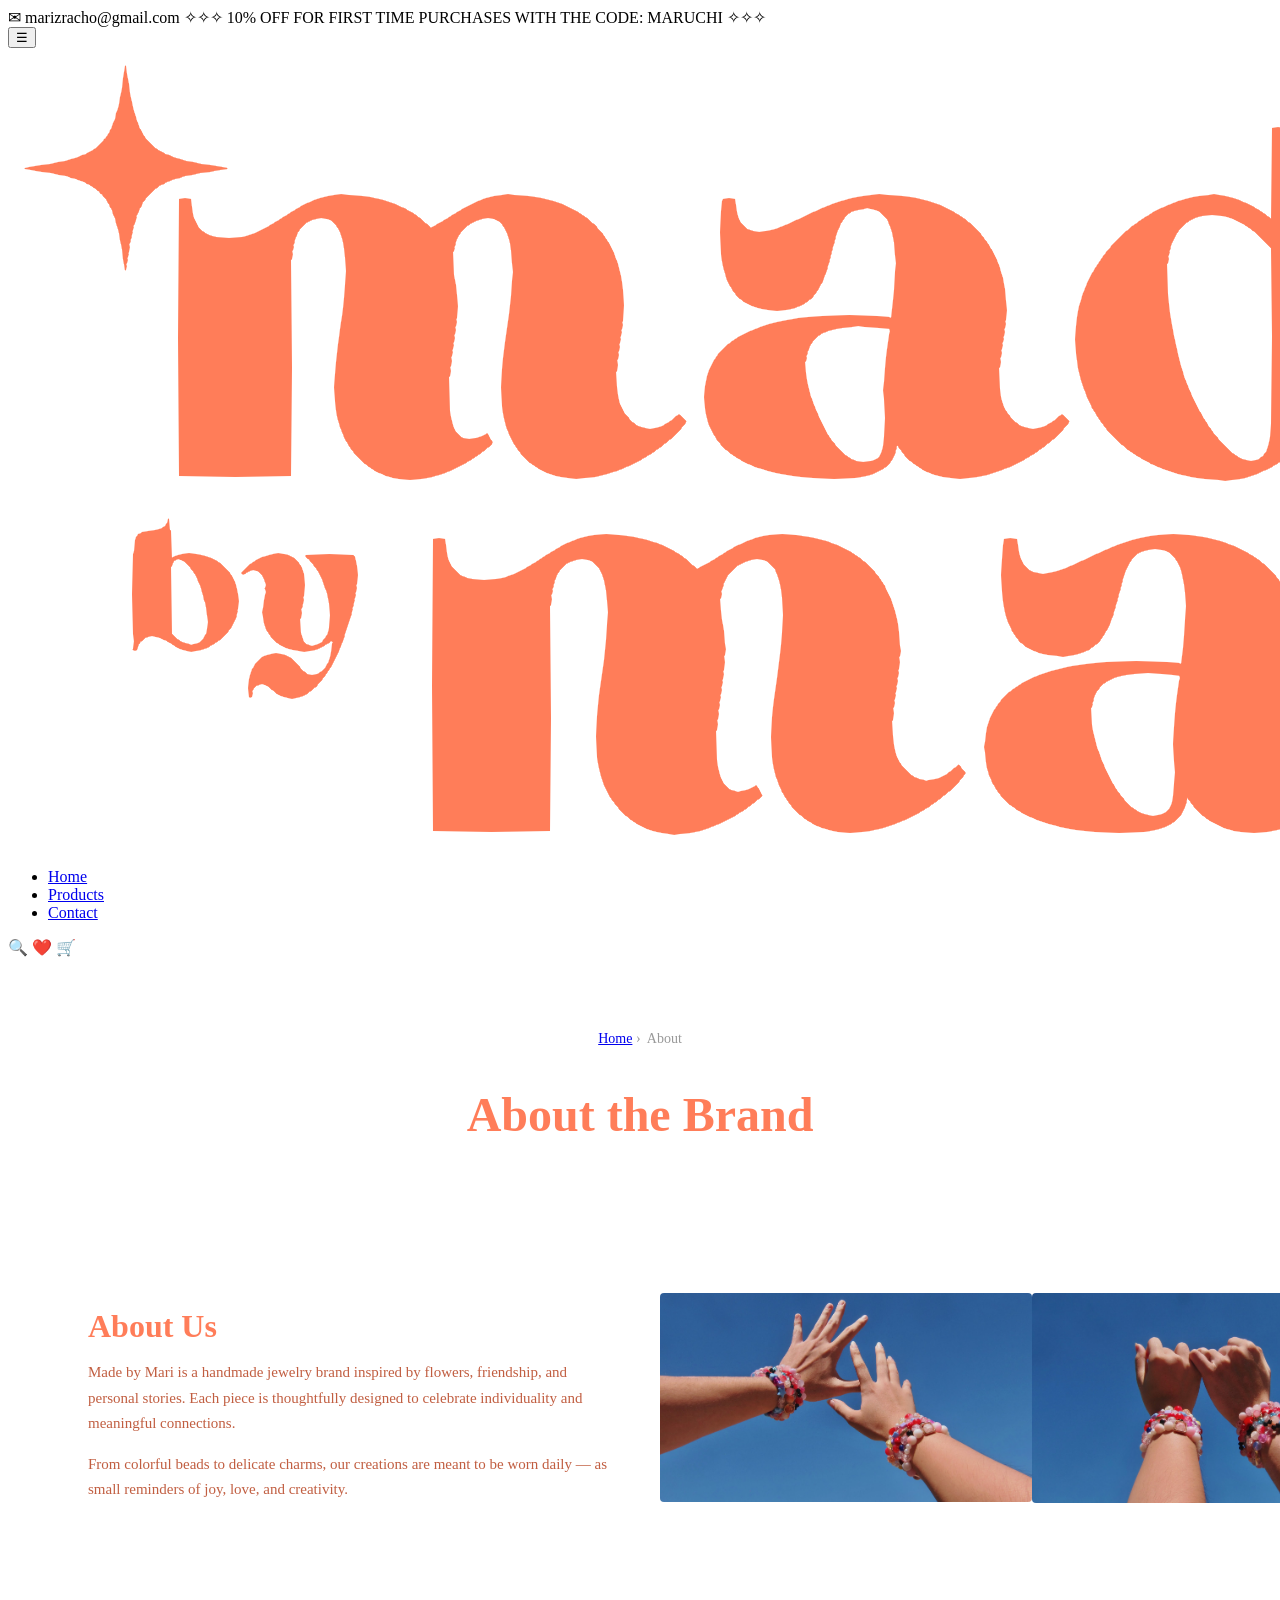
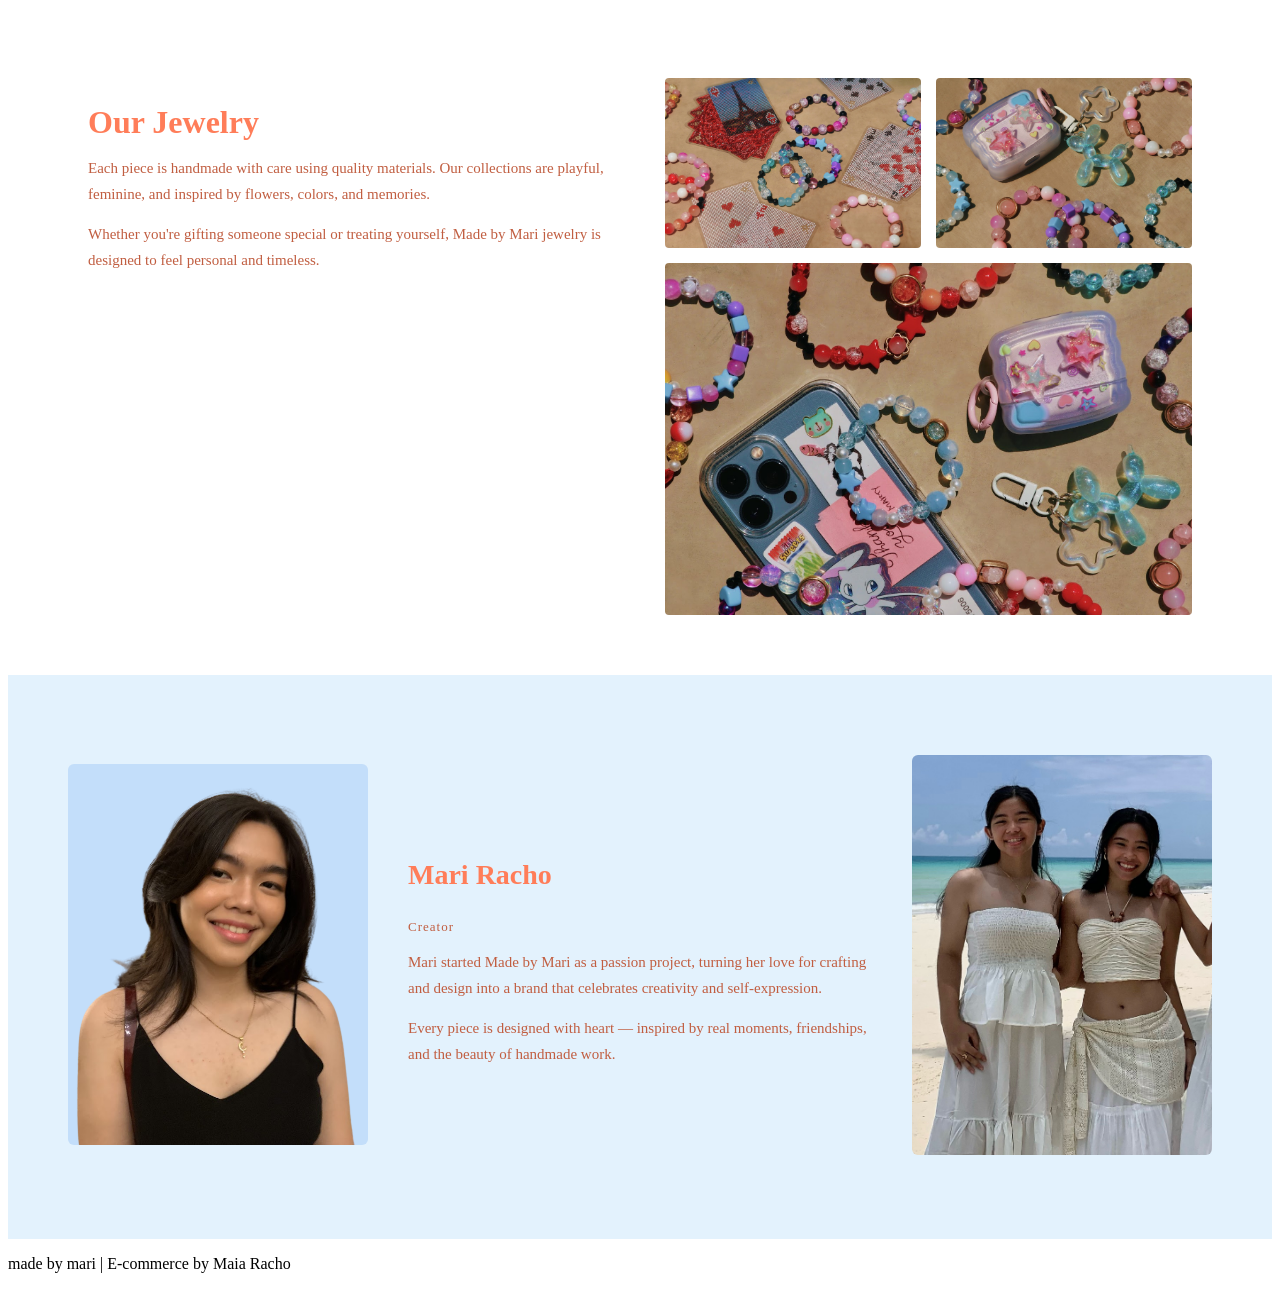
==== about/about.html @ dd77553c "Add files via upload" ====
<!DOCTYPE html>
<html lang="en">
<head>
    <meta charset="UTF-8">
    <meta name="viewport" content="width=device-width, initial-scale=1.0">
    <title>About — Made by Mari</title>

    <!-- FONTS -->
    <link href="https://fonts.googleapis.com/css2?family=Crimson+Pro:wght@300;400;700&family=Quicksand:wght@300;400;600&family=Source+Serif+4:opsz,wght@6..72,800&display=swap" rel="stylesheet">

    <link rel="stylesheet" href="../style.css">
    <link rel="stylesheet" href="about.css">
    <script src="../products/cart.js"></script>
</head>
<body>

<!-- TOP BAR -->
<div class="top-bar">
    <span class="top-bar-email">✉ marizracho@gmail.com</span>
    <span class="top-bar-promo">✧✧✧ 10% OFF FOR FIRST TIME PURCHASES WITH THE CODE: MARUCHI ✧✧✧</span>
</div>

<!-- NAVIGATION (same as home) -->
<nav>
    <div class="nav-left">
        <button id="hamburgerBtn" class="hamburger">☰</button>
    </div>

    <div class="logo">
        <a href="/index.html">
            <img src="../Assets/logo_orange.png" alt="Made by Mari">
        </a>
    </div>

    <ul class="nav-links">
        <li><a href="/index.html">Home</a></li>
        <li><a href="/products/products.html">Products</a></li>
        <li><a href="/contact/contact.html">Contact</a></li>
    </ul>

    <div class="nav-icons">
        <span>🔍</span>
        <span>❤️</span>
        <span class="cart">🛒</span>
    </div>
</nav>

<!-- PAGE HEADER -->
<section class="about-header">
    <p class="breadcrumb"><a href="/index.html">Home</a>&nbsp;›&nbsp; About</p>
    <h1 class="serif">About the Brand</h1>
</section>

<!-- ABOUT INTRO -->
<section class="about-intro">
    <div class="about-text">
        <h2 class="serif">About Us</h2>
        <p>
            Made by Mari is a handmade jewelry brand inspired by flowers,
            friendship, and personal stories. Each piece is thoughtfully
            designed to celebrate individuality and meaningful connections.
        </p>
        <p>
            From colorful beads to delicate charms, our creations are meant
            to be worn daily — as small reminders of joy, love, and creativity.
        </p>
    </div>

    <div class="about-images">
        <img src="../Assets/gallery4.jpeg" alt="Hands wearing bracelets">
        <img src="../Assets/gallery5.jpeg" alt="Bracelets close up">
    </div>
</section>

<!-- OUR JEWELRY -->
<section class="about-jewelry">
    <div class="jewelry-text">
        <h2 class="serif">Our Jewelry</h2>
        <p>
            Each piece is handmade with care using quality materials.
            Our collections are playful, feminine, and inspired by
            flowers, colors, and memories.
        </p>
        <p>
            Whether you're gifting someone special or treating yourself,
            Made by Mari jewelry is designed to feel personal and timeless.
        </p>
    </div>

    <div class="jewelry-gallery">
        <img src="../Assets/gallery1.jpeg">
        <img src="../Assets/gallery2.jpeg">
        <img src="../Assets/gallery3.jpeg">
    </div>
</section>

<!-- CREATOR SECTION -->
<section class="creator-section">
    <div class="creator-photo">
        <img src="../Assets/mari.png" alt="Mari Racho">
    </div>

    <div class="creator-text">
        <h3 class="serif">Mari Racho</h3>
        <span class="creator-role">Creator</span>
        <p>
            Mari started Made by Mari as a passion project, turning her
            love for crafting and design into a brand that celebrates
            creativity and self-expression.
        </p>
        <p>
            Every piece is designed with heart — inspired by real moments,
            friendships, and the beauty of handmade work.
        </p>
    </div>

    <div class="creator-friends">
        <img src="../Assets/mariandmaia.png" alt="Mari and friends">
    </div>
</section>

<!-- FOOTER -->
<footer class="footer">
    <p class="credit">made by mari | E-commerce by Maia Racho</p>
</footer>

<script>
const hamburger = document.getElementById("hamburgerBtn");
const sideMenu = document.getElementById("sideMenu");
const overlay = document.getElementById("overlay");

if (hamburger) {
  hamburger.addEventListener("click", () => {
      sideMenu.classList.toggle("open");
      overlay.classList.toggle("show");
  });
}
</script>
</body>
</html>
---- about/about.css ----
/* ================= ABOUT PAGE ================= */

/* PAGE HEADER */
.about-header {
    background: #ffffff;
    text-align: center;
    padding: 60px 20px 40px;
}

.about-header .breadcrumb {
    font-size: 14px;
    color: #999;
    margin-bottom: 10px;
}

.about-header h1 {
    font-size: 48px;
    color: #FF7D59;
}

/* ABOUT INTRO */
.about-intro {
    display: grid;
    grid-template-columns: 1fr 1fr;
    gap: 40px;
    padding: 60px 80px;
    align-items: center;
}

.about-text h2 {
    font-size: 32px;
    color: #FF7D59;
    margin-bottom: 15px;
}

.about-text p {
    font-size: 15px;
    line-height: 1.7;
    color: #C15E41;
    margin-bottom: 15px;
}

.about-images {
    position: relative;
}

.about-images img {
    width: 70%;
    border-radius: 4px;
}

.about-images img:last-child {
    position: absolute;
    z-index:0;
}

/* OUR JEWELRY */
.about-jewelry {
    background: #ffffff;
    padding: 100px 80px 60px;
    display: grid;
    grid-template-columns: 1fr 1fr;
    gap: 50px;
}

.jewelry-text h2 {
    font-size: 32px;
    color: #FF7D59;
    margin-bottom: 15px;
}

.jewelry-text p {
    font-size: 15px;
    line-height: 1.7;
    color: #C15E41;
    margin-bottom: 15px;
}

.jewelry-gallery {
    display: grid;
    grid-template-columns: repeat(2, 1fr);
    gap: 15px;
}

.jewelry-gallery img {
    width: 100%;
    border-radius: 4px;
}

.jewelry-gallery img:last-child {
    grid-column: span 2;
}

/* CREATOR SECTION */
.creator-section {
    background: #E3F2FD;
    padding: 80px 60px;
    display: grid;
    grid-template-columns: 300px 1fr 300px;
    gap: 40px;
    align-items: center;
}

.creator-photo img,
.creator-friends img {
    width: 100%;
    border-radius: 6px;
}

.creator-text h3 {
    font-size: 28px;
    color: #FF7D59;
}

.creator-role {
    display: block;
    font-size: 13px;
    letter-spacing: 1px;
    color: #C15E41;
    margin-bottom: 15px;
}

.creator-text p {
    font-size: 15px;
    line-height: 1.7;
    color: #C15E41;
    margin-bottom: 15px;
}
.cart {
    position: relative;
    cursor: pointer;
}

.cart-count {
    position: absolute;
    top: -8px;
    right: -10px;
    background: #ff5c3b;
    color: white;
    font-size: 12px;
    padding: 2px 6px;
    border-radius: 50%;
}

/* ================= RESPONSIVE ================= */
@media (max-width: 900px) {
    .about-intro,
    .about-jewelry {
        grid-template-columns: 1fr;
        padding: 50px 30px;
    }

    .about-images img {
        width: 100%;
        position: static;
    }

    .creator-section {
        grid-template-columns: 1fr;
        text-align: center;
        padding: 60px 30px;
    }

    .creator-photo,
    .creator-friends {
        max-width: 280px;
        margin: 0 auto;
    }
}

@media (max-width: 600px) {
    .about-header h1 {
        font-size: 32px;
    }

    .about-text h2,
    .jewelry-text h2 {
        font-size: 26px;
    }
}
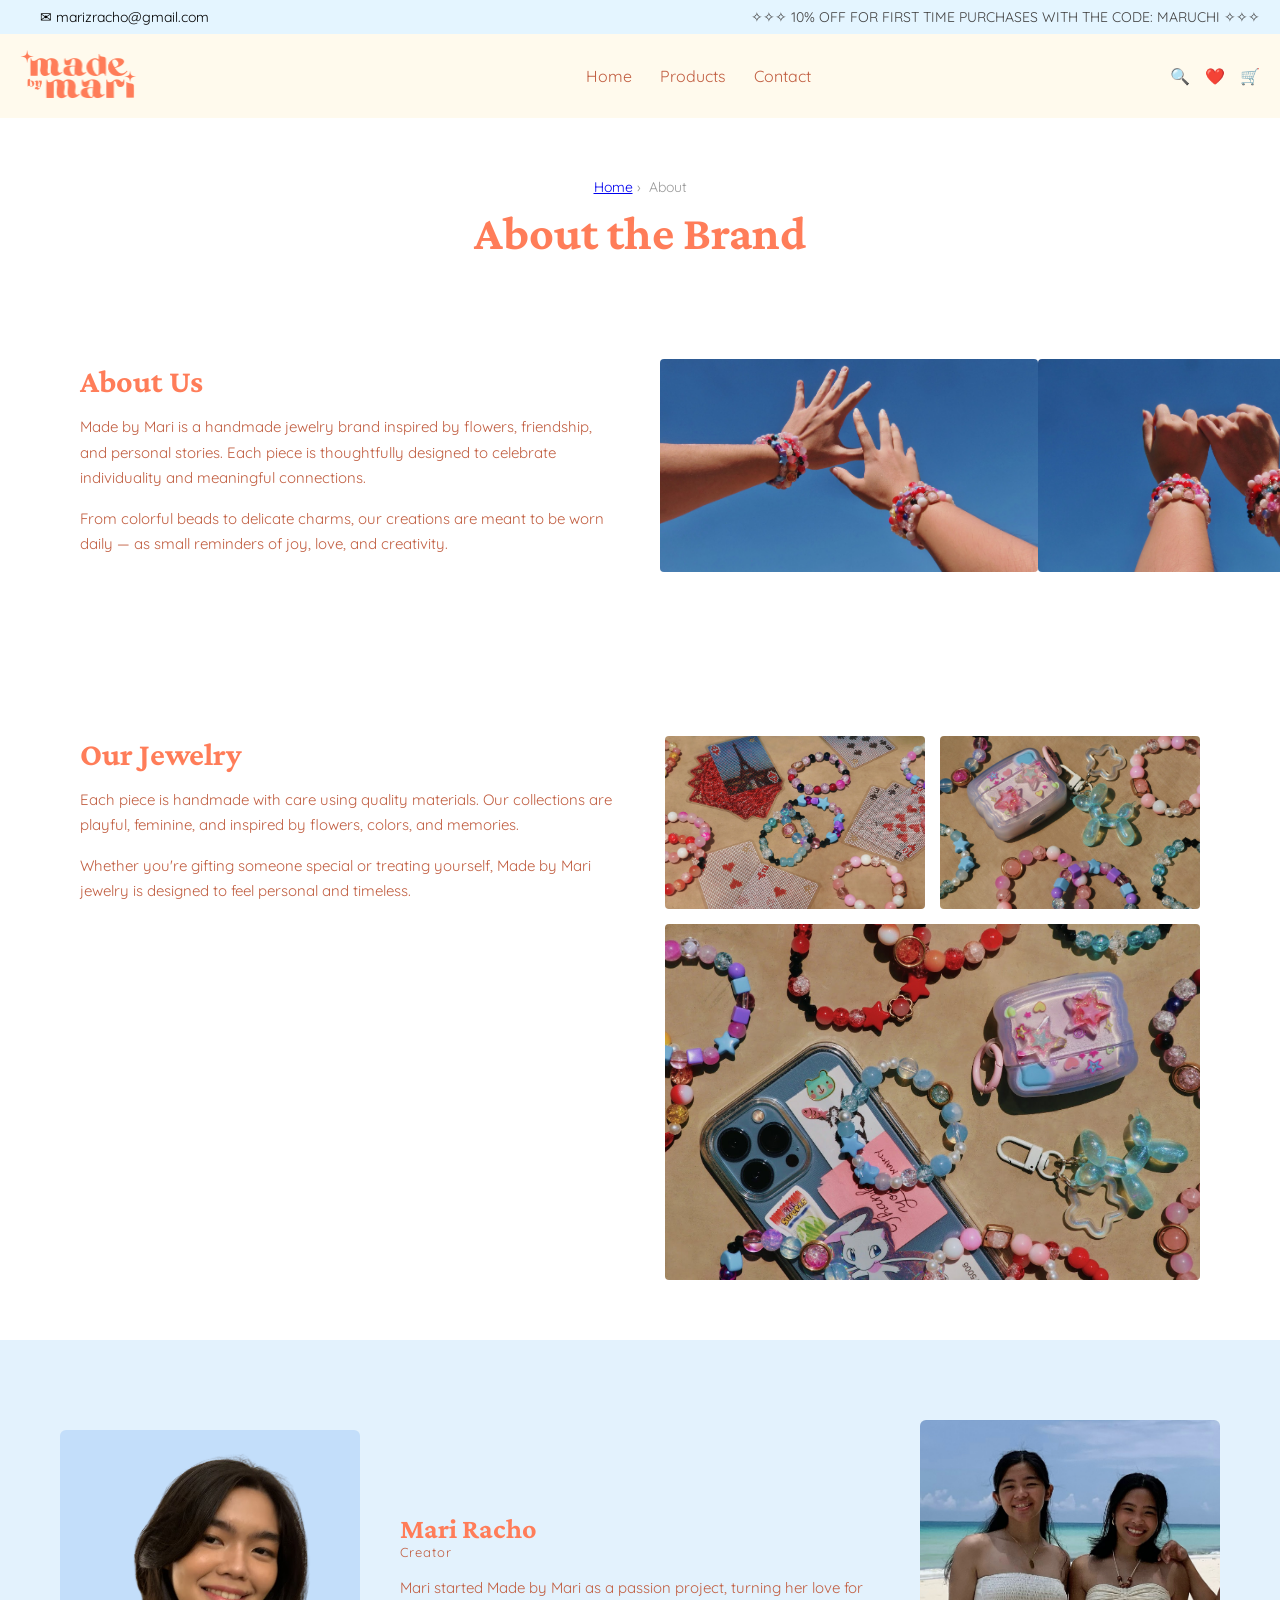
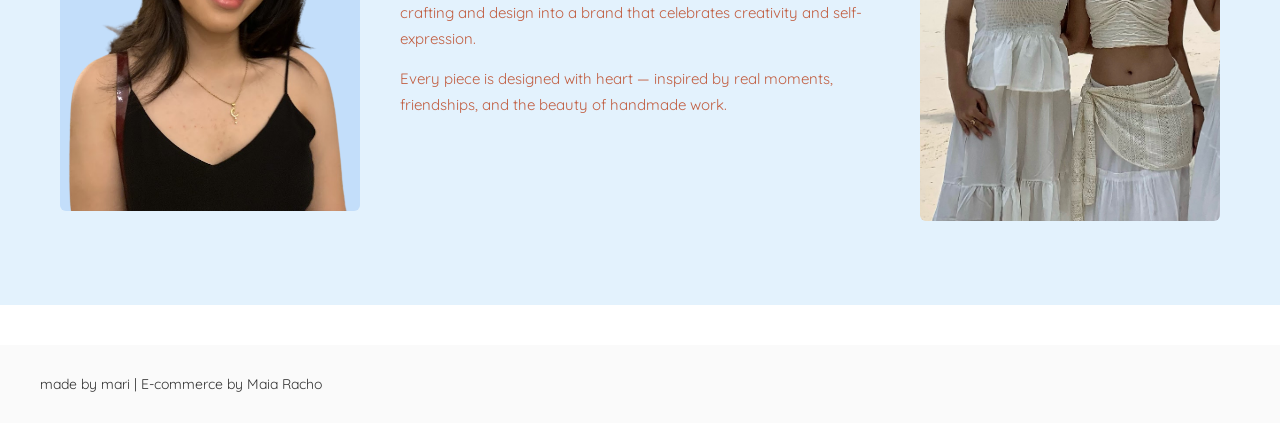
==== commit 7f98b252: "Fix HTML encoding issues in about.html" ====
--- a/about/about.html
+++ b/about/about.html
@@ -27,15 +27,15 @@
     </div>
 
     <div class="logo">
-        <a href="/index.html">
+        <a href="../index.html">
             <img src="../Assets/logo_orange.png" alt="Made by Mari">
         </a>
     </div>
 
     <ul class="nav-links">
-        <li><a href="/index.html">Home</a></li>
-        <li><a href="/products/products.html">Products</a></li>
-        <li><a href="/contact/contact.html">Contact</a></li>
+        <li><a href="./index.html">Home</a></li>
+        <li><a href="../products/products.html">Products</a></li>
+        <li><a href="../contact/contact.html">Contact</a></li>
     </ul>
 
     <div class="nav-icons">
@@ -137,4 +137,5 @@
 }
 </script>
 </body>
-</html>+
+</html>
--- a/style.css
+++ b/style.css
@@ -0,0 +1,327 @@
+/* RESET */
+* {
+    margin: 0;
+    padding: 0;
+    box-sizing: border-box;
+}
+
+html, body {
+    max-width: 100%;
+    overflow-x: hidden;
+}
+
+/* Default Font */
+body {
+    font-family: 'Quicksand', sans-serif;
+    background: #ffffff;
+    color: #333;
+}
+
+/* Serif Utility */
+.serif, h2, h3, h4, h5, h6 {
+    font-family: 'Crimson Pro', serif;
+}
+
+/* -------------------- TOP BAR -------------------- */
+.top-bar {
+    background: #E4F5FF;
+    display: flex;
+    align-items: center;
+    padding: 8px 20px;
+    font-size: 14px;
+}
+
+.top-bar-email {
+    margin-right: auto;
+    margin-left: 20px;
+    color: #000;
+}
+
+.top-bar-email i {
+    margin-right: 6px;
+    color: #C15E41;
+}
+
+.top-bar-promo {
+    color: #444;
+}
+
+/*--------------- NAVIGATION ----------------*/
+nav {
+    display: flex;
+    justify-content: space-between;
+    align-items: center;
+    padding: 15px 20px;
+    background: #FFFAED;
+}
+
+.nav-left {
+    display: none;
+}
+
+.hamburger {
+    font-size: 24px;
+    background: none;
+    border: none;
+    cursor: pointer;
+}
+
+.logo img {
+    height: 50px;
+    width: auto;
+}
+
+.nav-links {
+    display: flex;
+    list-style: none;
+    gap: 28px;
+    margin-left: 90px;
+}
+
+.nav-links a {
+    text-decoration: none;
+    color: #C15E41;
+    font-size: 16px;
+    position: relative;
+}
+
+.nav-icons {
+    display: flex;
+    gap: 15px;
+}
+
+/* ------------------- HERO ------------------- */
+.hero {
+    background: url("Assets/banner.jpg") center/cover no-repeat;
+    height: 400px;
+    display: flex;
+    flex-direction: column;
+    justify-content: center;
+    padding-left: 60px;
+    color: #FFFAED;
+    text-shadow: 1px 1px 4px rgba(0,0,0,0.7);
+}
+
+.hero h1 {
+    font-family: 'Source Serif 4', serif !important;
+    font-size: 60px;
+}
+
+.hero p {
+    font-family: 'Crimson Pro', serif;
+    font-size: 18px;
+}
+
+/* ---------- MINI BANNER ---------- */
+.mini-banner {
+    background: white;
+    text-align: center;
+    padding: 15px;
+    font-size: 40px;
+    color: #FF7D59;
+}
+
+/* ---------- IMAGE ROW ---------- */
+.image-row {
+    display: flex;
+}
+
+.image-row img {
+    width: 50%;
+    height: auto;
+    object-fit: contain;
+}
+
+/* ---------- FLORAL SECTION ---------- */
+.floral-connection-wrapper {
+    display: flex;
+    padding: 50px 40px;
+    align-items: center;
+    justify-content: center;
+    gap: 40px;
+    background: #E3F2FD;
+}
+
+.floral-left h2 {
+    font-size: 30px;
+    color: #FF7D59;
+}
+
+.floral-left p {
+    color: #C15E41;
+    margin-bottom: 20px;
+}
+
+.shop-btn {
+    background: #FF7D59;
+    color: white;
+    padding: 10px 18px;
+    border: none;
+    cursor: pointer;
+}
+
+.floral-products {
+    display: flex;
+    flex-wrap: wrap;
+    gap: 25px;
+    max-width: 700px;
+}
+
+.floral-item {
+    width: 150px;
+    text-align: center;
+}
+
+.floral-item img {
+    width: 100%;
+    height: auto;
+    object-fit: contain;
+}
+
+/* ---------- GALLERY ---------- */
+.image-gallery {
+    width: 100%;
+    padding: 10px;
+    margin-top: 30px;
+}
+
+.gallery-row {
+    display: grid;
+    grid-template-columns: repeat(auto-fit, minmax(250px, 1fr));
+    gap: 10px;
+}
+
+.gallery-row img {
+    width: 100%;
+    height: auto;
+    object-fit: contain;
+    border-radius: 5px;
+}
+
+/* ---------- FOOTER ---------- */
+.footer {
+    margin-top: 40px;
+    padding: 30px 40px;
+    background: #fafafa;
+    font-size: 14px;
+}
+
+.footer-top {
+    display: flex;
+    justify-content: space-between;
+    margin-bottom: 30px;
+}
+
+.footer-left {
+    display: flex;
+    flex-direction: column;
+    gap: 8px;
+}
+
+.footer-right strong {
+    color: #FF7D59;
+}
+
+.footer-bottom {
+    display: flex;
+    justify-content: space-between;
+    align-items: center;
+}
+
+.payments img {
+    height: 30px;
+    margin-right: 10px;
+}
+.cart {
+    position: relative;
+}
+
+.cart-count {
+    position: absolute;
+    top: -8px;
+    right: -10px;
+    background: #ff5c3b;
+    color: white;
+    font-size: 12px;
+    padding: 2px 6px;
+    border-radius: 50%;
+}
+
+/* ---------- SIDE MENU ---------- */
+.side-menu {
+    position: fixed;
+    top: 0;
+    left: -250px;
+    width: 230px;
+    height: 100%;
+    background: #ffffff;
+    padding-top: 80px;
+    padding-left: 20px;
+    display: flex;
+    flex-direction: column;
+    gap: 20px;
+    transition: 0.3s ease;
+    z-index: 9999;
+    box-shadow: 2px 0 10px rgba(0,0,0,0.2);
+}
+
+.side-menu.open {
+    left: 0;
+}
+
+#overlay {
+    position: fixed;
+    top: 0;
+    left: 0;
+    width: 100%;
+    height: 100%;
+    background: rgba(0,0,0,0.4);
+    display: none;
+}
+
+#overlay.show {
+    display: block;
+}
+
+/* ---------- MOBILE RESPONSIVE ---------- */
+@media (max-width: 900px) {
+    .nav-links {
+        display: none;
+    }
+
+    .nav-left {
+        display: block;
+    }
+
+    .logo {
+        position: absolute;
+        left: 50%;
+        transform: translateX(-50%);
+    }
+}
+
+@media (max-width: 600px) {
+
+    .hero {
+        padding-left: 20px;
+        height: 280px;
+    }
+
+    .hero h1 {
+        font-size: 28px;
+    }
+
+    .image-row {
+        flex-direction: column;
+    }
+
+    .image-row img {
+        width: 100%;
+    }
+
+    .floral-connection-wrapper {
+        flex-direction: column;
+        text-align: center;
+    }
+}
+
